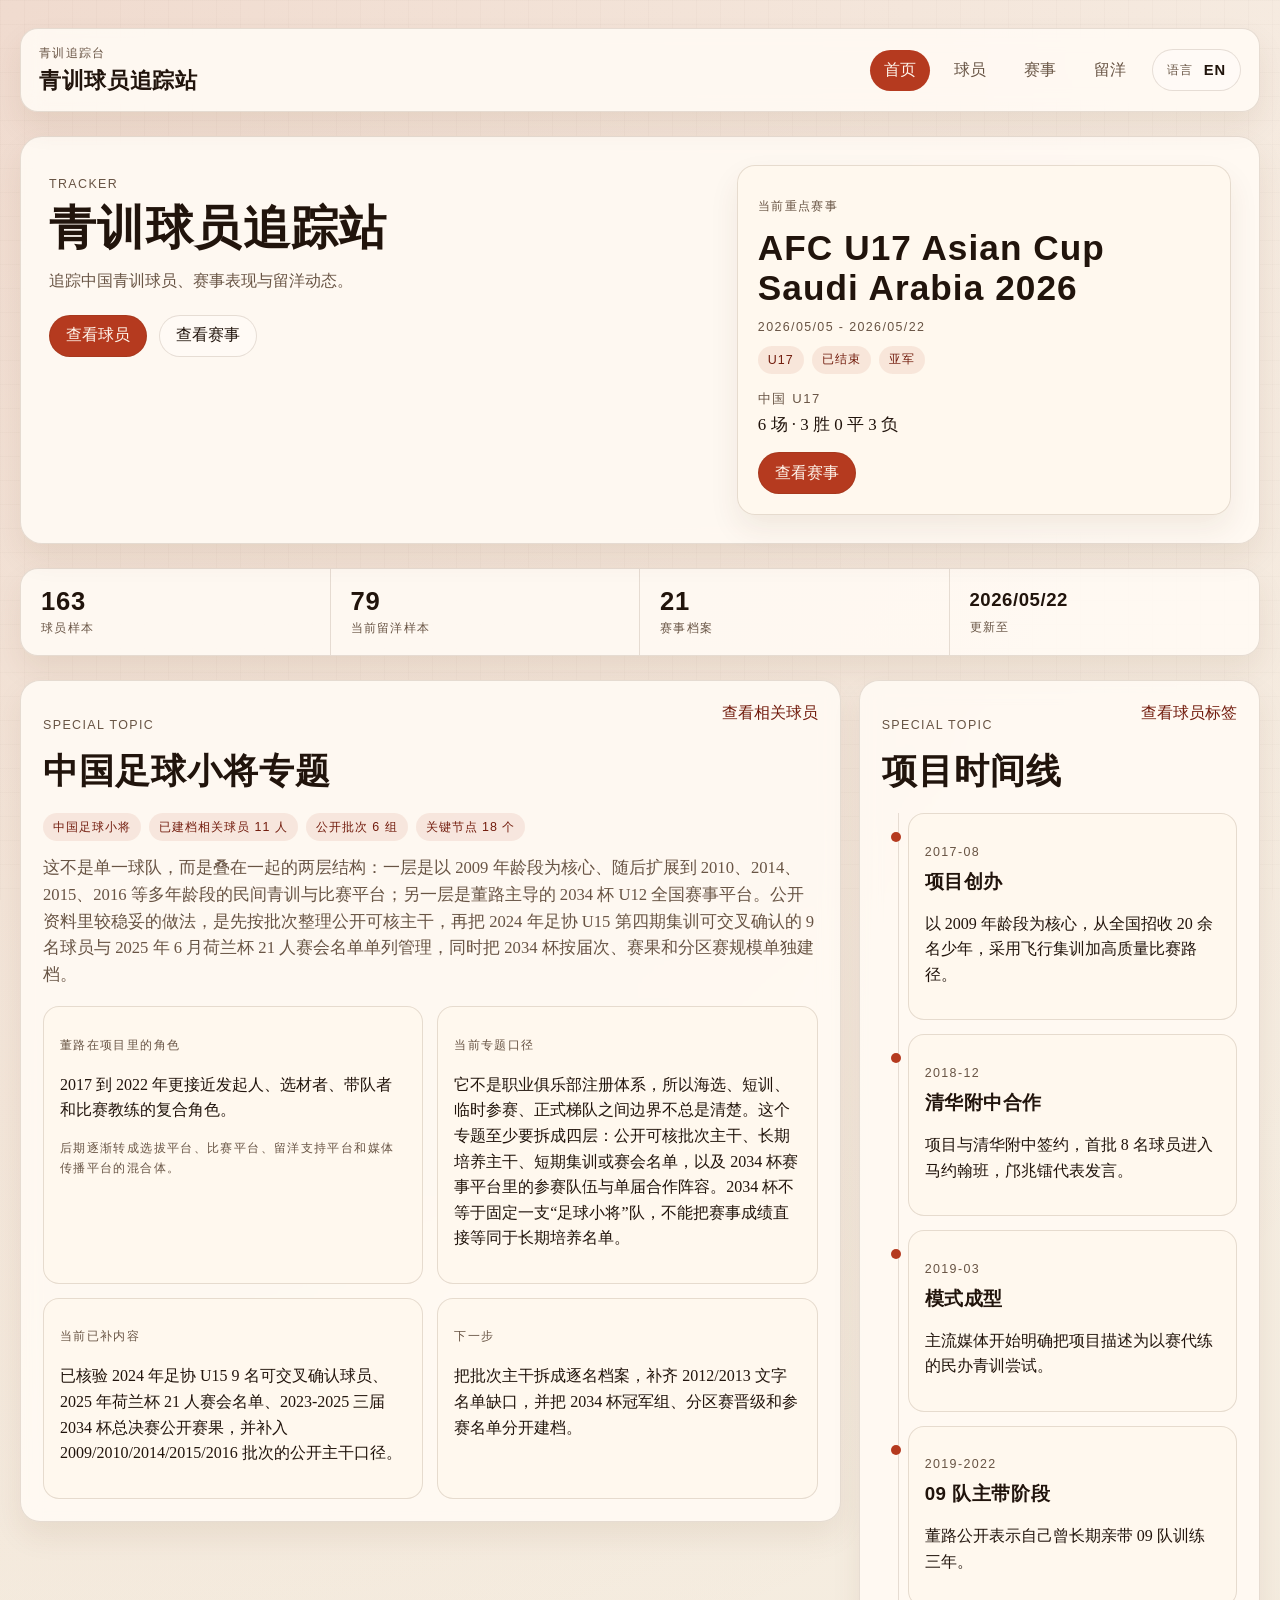
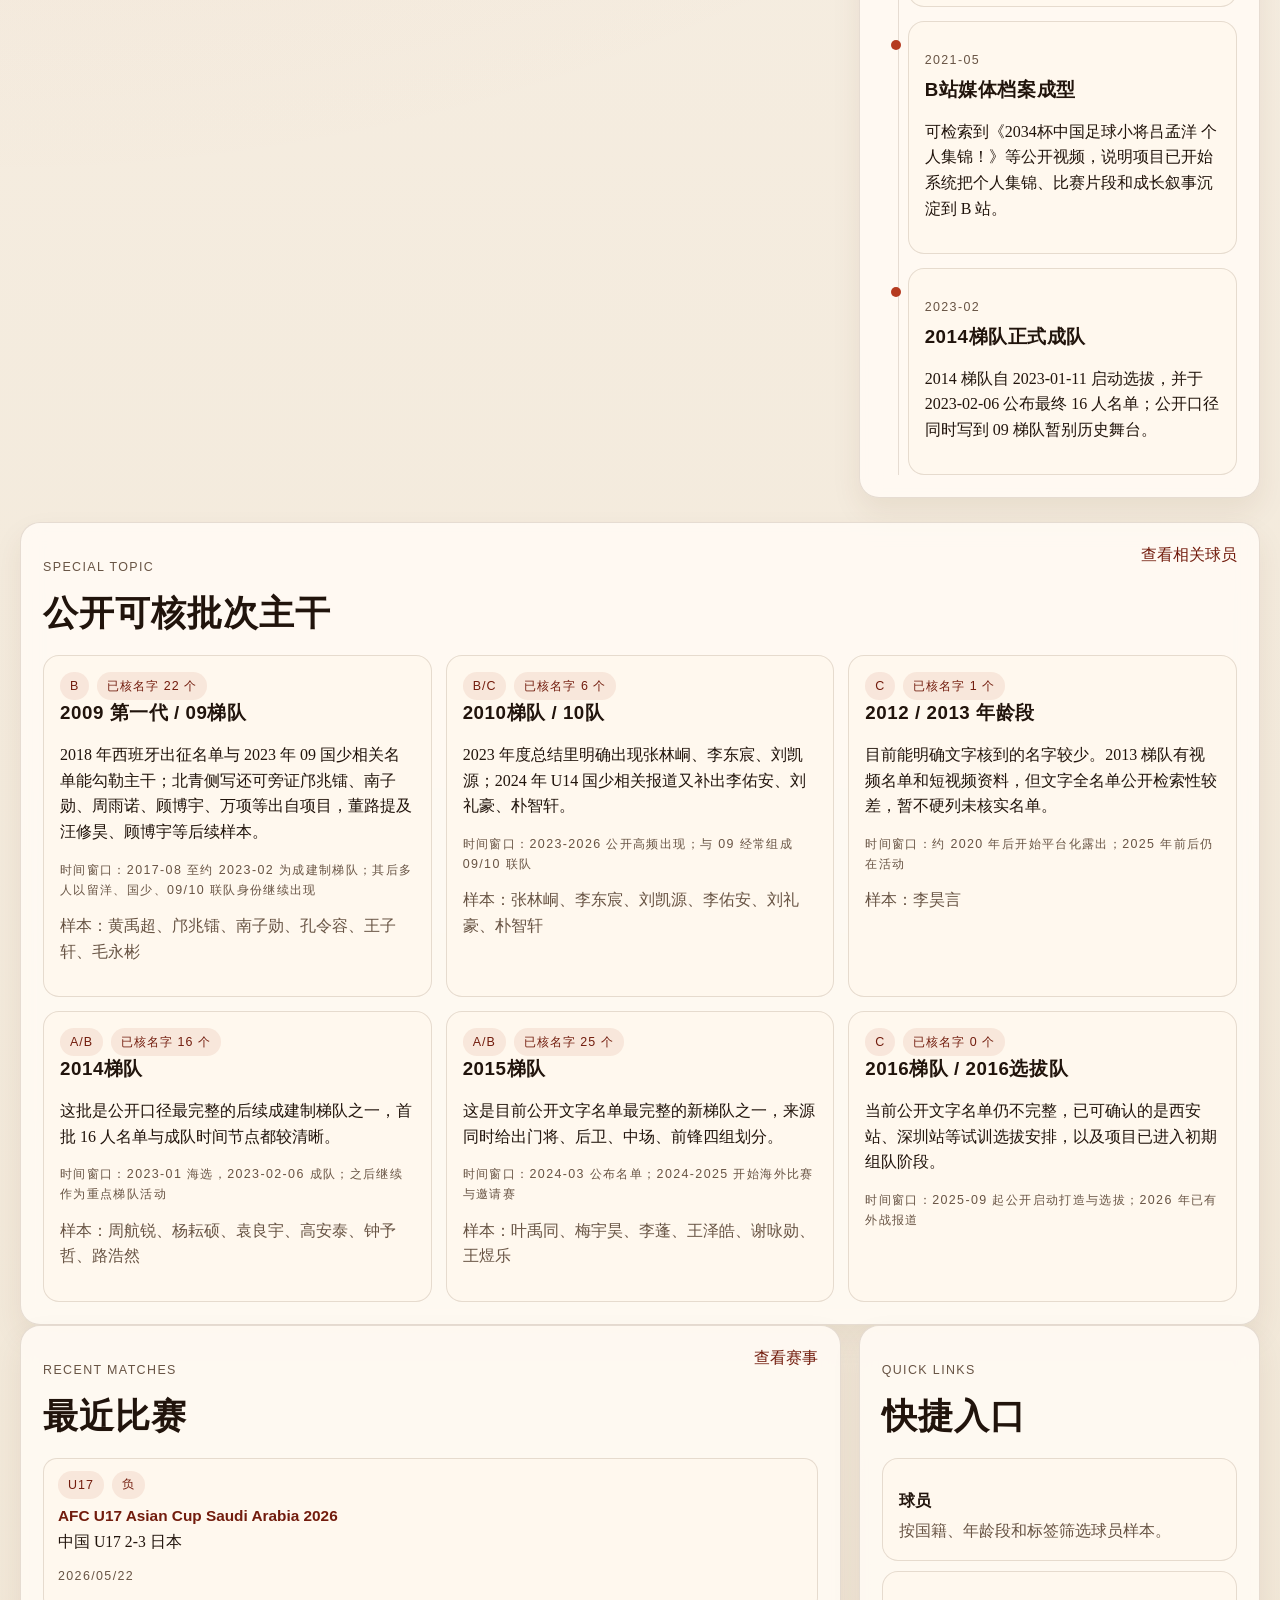
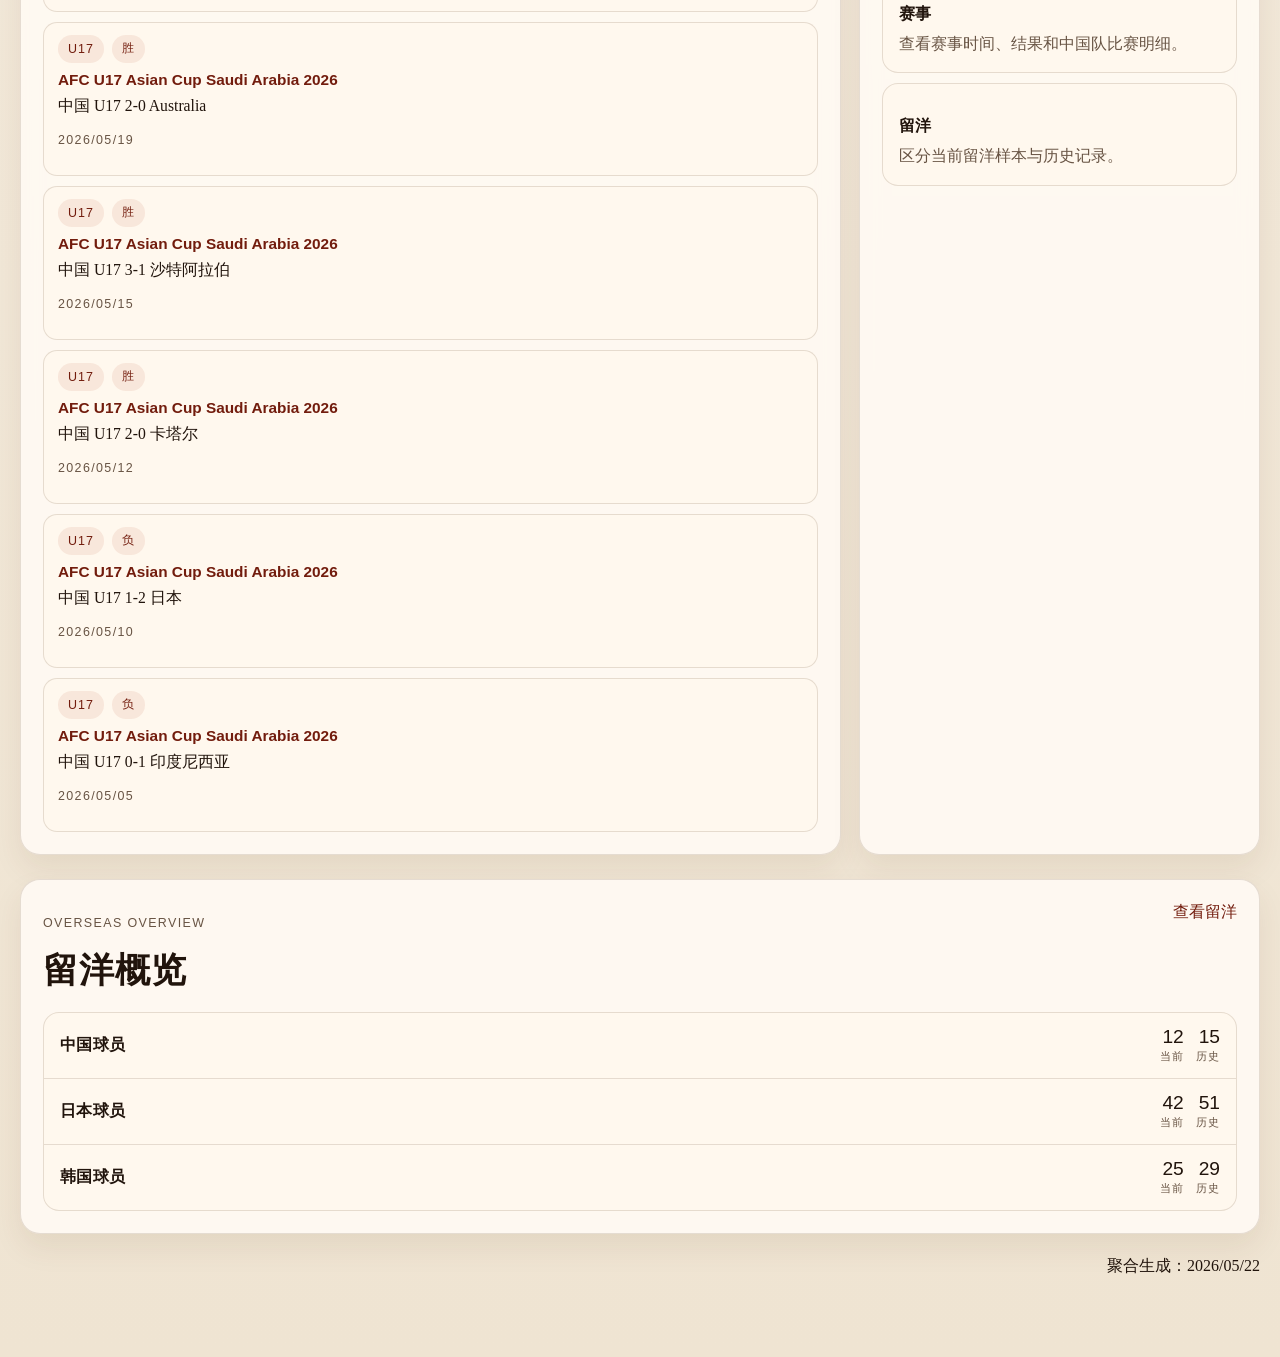
==== index.html @ e469b652 "Add U17 final lineups and reorder match display" ====
<!doctype html>
<html lang="zh-CN">
  <head>
    <meta charset="UTF-8" />
    <meta name="viewport" content="width=device-width, initial-scale=1.0" />
    <title>青训球员追踪站</title>
    <meta
      name="description"
      content="聚焦中国青训、亚洲青年赛事与中日韩留洋样本的静态数据站。"
    />
    <link rel="stylesheet" href="./assets/styles.css?v=20260523-tournament-match-order" />
  </head>
  <body data-page="home">
    <div class="site-shell">
      <header class="site-header">
        <a class="brand" href="./index.html">
          <span class="brand-kicker" data-i18n="site.kicker">青训追踪台</span>
          <strong data-i18n="site.brand">青训球员追踪站</strong>
        </a>
        <div class="header-actions">
          <nav class="site-nav" aria-label="主导航" data-i18n-aria-label="nav.aria">
            <a data-nav="home" data-i18n="nav.home" href="./index.html">首页</a>
            <a data-nav="players" data-i18n="nav.players" href="./players.html">球员</a>
            <a data-nav="tournaments" data-i18n="nav.tournaments" href="./tournaments.html">赛事</a>
            <a data-nav="overseas" data-i18n="nav.overseas" href="./overseas.html">留洋</a>
          </nav>
          <button id="languageToggleButton" class="header-control" type="button" aria-label="切换语言">
            <span class="header-control-caption" data-i18n="header.language">语言</span>
            <strong id="languageToggleValue">EN</strong>
          </button>
        </div>
      </header>

      <main>
        <section class="page-hero home-hero">
          <div class="hero-copy">
            <p class="eyebrow" data-i18n="home.hero.eyebrow">Tracker</p>
            <h1 data-i18n="home.hero.title">青训球员追踪站</h1>
            <p class="hero-text" data-i18n="home.hero.text">
              追踪中国青训球员、赛事表现与留洋动态。
            </p>
            <div class="hero-actions">
              <a class="primary-link" data-i18n="home.hero.ctaPlayers" href="./players.html">查看球员</a>
              <a class="secondary-link" data-i18n="home.hero.ctaTournaments" href="./tournaments.html">查看赛事</a>
            </div>
          </div>
          <aside class="hero-spotlight home-focus-card" id="homeNextEventHero">
            <p class="eyebrow" data-i18n="home.nextEvent.eyebrow">Focus Event</p>
            <div class="empty-inline" data-i18n="common.loading">加载中</div>
          </aside>
        </section>

        <section class="overview-bar" aria-label="数据概览" data-i18n-aria-label="home.stats.aria">
          <div class="overview-item">
            <strong id="homePlayerCount" class="overview-value">-</strong>
            <span class="overview-label" data-i18n="home.stats.players">球员样本</span>
          </div>
          <div class="overview-item">
            <strong id="homeOverseasCount" class="overview-value">-</strong>
            <span class="overview-label" data-i18n="home.stats.overseas">留洋样本</span>
          </div>
          <div class="overview-item">
            <strong id="homeArchiveCount" class="overview-value">-</strong>
            <span class="overview-label" data-i18n="home.stats.archive">赛事档案</span>
          </div>
          <div class="overview-item">
            <strong id="homeUpdatedDate" class="overview-value overview-value-small">-</strong>
            <span class="overview-label" data-i18n="home.stats.updated">更新至</span>
          </div>
        </section>

        <section class="dashboard-grid home-topic-grid">
          <article class="content-panel panel-span-2" id="homeFeatureTopic">
            <div class="empty-inline" data-i18n="common.loading">加载中</div>
          </article>
          <article class="content-panel" id="homeFeatureTopicTimeline">
            <div class="empty-inline" data-i18n="common.loading">加载中</div>
          </article>
        </section>

        <section class="content-panel home-topic-batches" id="homeFootballBoysBatches">
          <div class="empty-inline" data-i18n="common.loading">加载中</div>
        </section>

        <section class="dashboard-grid home-primary-grid">
          <article class="content-panel panel-span-2">
            <div class="section-head">
              <div>
                <p class="eyebrow" data-i18n="home.recentMatches.eyebrow">Recent Matches</p>
                <h2 data-i18n="home.recentMatches.title">最近比赛</h2>
              </div>
              <a class="inline-link" data-i18n="home.recentMatches.link" href="./tournaments.html">查看赛事</a>
            </div>
            <div id="homeRecentMatches" class="match-list"></div>
          </article>

          <article class="content-panel">
            <div class="section-head">
              <div>
                <p class="eyebrow" data-i18n="home.quickLinks.eyebrow">Quick Links</p>
                <h2 data-i18n="home.quickLinks.title">快捷入口</h2>
              </div>
            </div>
            <div class="quick-link-list">
              <a class="quick-link-card" href="./players.html">
                <h3 data-i18n="home.quickLinks.playersTitle">球员</h3>
                <p data-i18n="home.quickLinks.playersText">按国籍、年龄段和标签筛选球员样本。</p>
              </a>
              <a class="quick-link-card" href="./tournaments.html">
                <h3 data-i18n="home.quickLinks.tournamentsTitle">赛事</h3>
                <p data-i18n="home.quickLinks.tournamentsText">查看赛事时间、结果和中国队比赛明细。</p>
              </a>
              <a class="quick-link-card" href="./overseas.html">
                <h3 data-i18n="home.quickLinks.overseasTitle">留洋</h3>
                <p data-i18n="home.quickLinks.overseasText">区分当前留洋样本与历史记录。</p>
              </a>
            </div>
          </article>
        </section>

        <section class="content-panel home-summary-panel">
          <div class="section-head">
            <div>
              <p class="eyebrow" data-i18n="home.overseasSummary.eyebrow">按球员国籍</p>
              <h2 data-i18n="home.overseasSummary.title">留洋样本分布</h2>
            </div>
            <a class="inline-link" data-i18n="home.overseasSummary.link" href="./overseas.html">查看留洋</a>
          </div>
          <div id="homeOverseasSummary" class="summary-list"></div>
        </section>
      </main>

      <footer class="site-footer">
        <p id="globalUpdatedLabel" data-i18n="common.loadingData">数据载入中</p>
      </footer>
    </div>

    <script type="module" src="./assets/app.js?v=20260523-tournament-match-order"></script>
  </body>
</html>
---- assets/styles.css ----
:root {
  --bg: #f4ecdf;
  --bg-strong: #ecddc5;
  --surface: rgba(255, 250, 243, 0.92);
  --surface-strong: rgba(255, 248, 238, 0.98);
  --surface-accent: linear-gradient(150deg, rgba(181, 58, 31, 0.96), rgba(115, 28, 13, 0.94));
  --line: rgba(82, 46, 15, 0.14);
  --text: #21140c;
  --muted: #685444;
  --accent: #b53a1f;
  --accent-deep: #721c0d;
  --accent-soft: rgba(181, 58, 31, 0.1);
  --field: rgba(255, 255, 255, 0.88);
  --shadow: 0 14px 30px rgba(86, 50, 19, 0.08);
  --radius-xl: 20px;
  --radius-lg: 18px;
  --radius-md: 14px;
  --radius-sm: 10px;
}

* {
  box-sizing: border-box;
}

[hidden] {
  display: none !important;
}

html {
  background:
    radial-gradient(circle at top left, rgba(181, 58, 31, 0.12), transparent 38%),
    linear-gradient(180deg, #f8f1e7 0%, #efe4d2 100%);
}

body {
  margin: 0;
  min-height: 100vh;
  color: var(--text);
  font-family: "Iowan Old Style", "Palatino Linotype", "Book Antiqua", serif;
}

body::before {
  content: "";
  position: fixed;
  inset: 0;
  pointer-events: none;
  background-image:
    linear-gradient(rgba(33, 20, 12, 0.015) 1px, transparent 1px),
    linear-gradient(90deg, rgba(33, 20, 12, 0.015) 1px, transparent 1px);
  background-size: 24px 24px;
}

a {
  color: inherit;
}

.site-shell {
  position: relative;
  max-width: 1360px;
  margin: 0 auto;
  padding: 28px 20px 64px;
}

.site-header,
.page-hero,
.content-panel,
.stat-card,
.hero-spotlight,
.mini-stat-card {
  border: 1px solid var(--line);
  background: var(--surface);
  box-shadow: var(--shadow);
  backdrop-filter: blur(10px);
}

.site-header {
  position: sticky;
  top: 16px;
  z-index: 10;
  display: flex;
  align-items: center;
  justify-content: space-between;
  gap: 18px;
  padding: 16px 18px;
  border-radius: 18px;
  margin-bottom: 24px;
}

.brand {
  display: grid;
  gap: 4px;
  text-decoration: none;
}

.brand strong {
  font-family: "Avenir Next Condensed", "DIN Alternate", "Franklin Gothic Medium",
    "Arial Narrow", sans-serif;
  font-size: 1.35rem;
  letter-spacing: 0.03em;
}

.brand-kicker,
.eyebrow,
.stat-label,
.section-note,
.timeline-label,
.filter-item span,
.hero-side-note,
.small-note,
.breadcrumb {
  font-family: "Avenir Next Condensed", "DIN Alternate", "Franklin Gothic Medium",
    "Arial Narrow", sans-serif;
  letter-spacing: 0.11em;
  text-transform: uppercase;
  font-size: 0.78rem;
  color: var(--muted);
}

.site-nav {
  display: flex;
  flex-wrap: wrap;
  gap: 10px;
}

.header-actions {
  display: flex;
  align-items: center;
  justify-content: flex-end;
  gap: 12px;
  flex-wrap: wrap;
}

.site-nav a {
  padding: 10px 14px;
  border-radius: 999px;
  text-decoration: none;
  color: var(--muted);
  transition: 140ms ease;
}

.site-nav a:hover,
.site-nav a.is-active {
  color: #fff6ec;
  background: var(--accent);
}

.header-control {
  display: inline-flex;
  align-items: center;
  gap: 10px;
  min-height: 42px;
  padding: 0 14px;
  border-radius: 999px;
  border: 1px solid var(--line);
  background: rgba(255, 255, 255, 0.3);
  color: var(--text);
  cursor: pointer;
  transition: 140ms ease;
}

.header-control:hover {
  background: rgba(181, 58, 31, 0.08);
}

.header-control-caption,
.header-control strong {
  font-family: "Avenir Next Condensed", "DIN Alternate", "Franklin Gothic Medium",
    "Arial Narrow", sans-serif;
}

.header-control-caption {
  letter-spacing: 0.11em;
  text-transform: uppercase;
  font-size: 0.76rem;
  color: var(--muted);
}

.header-control strong {
  letter-spacing: 0.06em;
  font-size: 0.92rem;
}

.page-hero {
  display: grid;
  grid-template-columns: 1.22fr 0.9fr;
  gap: 18px;
  padding: 28px;
  border-radius: 22px;
  margin-bottom: 24px;
}

.hero-tight {
  align-items: start;
}

.hero-copy,
.hero-spotlight {
  min-width: 0;
}

.hero-copy h1,
.hero-spotlight h2,
.content-panel h2,
.story-card h3,
.stack-card h3,
.player-card h3,
.timeline-item h3,
.archive-card h3 {
  margin: 0;
  font-family: "Avenir Next Condensed", "DIN Alternate", "Franklin Gothic Medium",
    "Arial Narrow", sans-serif;
  letter-spacing: 0.03em;
}

.hero-copy h1 {
  margin-top: 12px;
  font-size: clamp(2.35rem, 4.3vw, 2.95rem);
  line-height: 1.02;
}

.content-panel h2,
.hero-spotlight h2 {
  font-size: clamp(1.45rem, 3vw, 2.2rem);
}

.hero-text {
  max-width: 62ch;
  margin: 16px 0 0;
  line-height: 1.68;
  color: var(--muted);
  font-size: 1rem;
}

.hero-spotlight {
  border-radius: 18px;
  padding: 20px;
}

.panel-accent,
.hero-spotlight.panel-accent {
  background: var(--surface-accent);
  color: #fff3e8;
}

.panel-accent .eyebrow,
.panel-accent .hero-side-note,
.panel-accent .small-note {
  color: rgba(255, 243, 232, 0.78);
}

.hero-side-note {
  margin-top: 12px;
}

.hero-filter-stack {
  display: grid;
  gap: 12px;
  margin-top: 18px;
}

.hero-filter-item {
  max-width: 240px;
}

.hero-filter-note {
  margin-top: 0;
}

.hero-actions {
  display: flex;
  flex-wrap: wrap;
  gap: 12px;
  margin-top: 20px;
}

.primary-link,
.secondary-link,
.inline-link,
.pill-link,
.switch-button,
.tab-button {
  font-family: "Avenir Next Condensed", "DIN Alternate", "Franklin Gothic Medium",
    "Arial Narrow", sans-serif;
}

.primary-link,
.secondary-link,
.switch-button,
.tab-button {
  display: inline-flex;
  align-items: center;
  justify-content: center;
  min-height: 42px;
  padding: 0 16px;
  border-radius: 999px;
  border: 1px solid var(--line);
  text-decoration: none;
  cursor: pointer;
  transition: 140ms ease;
}

.primary-link {
  color: #fff6ec;
  background: var(--accent);
}

.primary-link:hover,
.switch-button.is-active,
.tab-button.is-active {
  background: var(--accent-deep);
  color: #fff6ec;
}

.primary-link-inline {
  width: fit-content;
  margin-top: 14px;
}

.secondary-link,
.switch-button,
.tab-button {
  background: rgba(255, 255, 255, 0.3);
  color: var(--text);
}

.secondary-link:hover,
.switch-button:hover,
.tab-button:hover {
  background: rgba(181, 58, 31, 0.08);
}

.inline-link {
  color: var(--accent-deep);
  text-decoration: none;
}

.inline-link:hover {
  text-decoration: underline;
}

.stats-row,
.summary-grid {
  display: grid;
  grid-template-columns: repeat(4, minmax(0, 1fr));
  gap: 18px;
  margin-bottom: 24px;
}

.overview-bar {
  display: grid;
  grid-template-columns: repeat(4, minmax(0, 1fr));
  margin-bottom: 24px;
  border: 1px solid var(--line);
  border-radius: var(--radius-lg);
  background: var(--surface);
  box-shadow: var(--shadow);
  overflow: hidden;
}

.overview-item {
  display: grid;
  gap: 6px;
  padding: 18px 20px;
  min-width: 0;
  border-right: 1px solid var(--line);
}

.overview-item:last-child {
  border-right: none;
}

.overview-value,
.overview-label {
  font-family: "Avenir Next Condensed", "DIN Alternate", "Franklin Gothic Medium",
    "Arial Narrow", sans-serif;
}

.overview-value {
  font-size: clamp(1.45rem, 2vw, 1.8rem);
  line-height: 1.1;
  letter-spacing: 0.03em;
}

.overview-value-small {
  font-size: 1.16rem;
  line-height: 1.35;
}

.overview-label {
  letter-spacing: 0.11em;
  text-transform: uppercase;
  font-size: 0.74rem;
  color: var(--muted);
}

.stat-card,
.mini-stat-card {
  border-radius: var(--radius-lg);
  padding: 22px;
}

.stat-value {
  margin: 10px 0 0;
  font-family: "Avenir Next Condensed", "DIN Alternate", "Franklin Gothic Medium",
    "Arial Narrow", sans-serif;
  font-size: clamp(2rem, 4vw, 3.2rem);
  line-height: 1;
}

.stat-value-small {
  font-size: 1.24rem;
  line-height: 1.35;
}

.dashboard-grid {
  display: grid;
  grid-template-columns: repeat(3, minmax(0, 1fr));
  gap: 18px;
  margin-bottom: 24px;
}

.panel-span-2 {
  grid-column: span 2;
}

.content-panel {
  border-radius: var(--radius-xl);
  padding: 22px;
}

.section-head,
.compact-head {
  display: flex;
  align-items: flex-start;
  justify-content: space-between;
  gap: 14px;
  margin-bottom: 18px;
}

.content-panel p,
.content-panel li,
.story-card p,
.stack-card p,
.archive-card p,
.player-card p,
.timeline-item p,
th,
td {
  line-height: 1.6;
}

.story-grid,
.stack-list,
.player-card-grid,
.archive-grid,
.timeline-list {
  display: grid;
  gap: 14px;
}

.story-grid {
  grid-template-columns: repeat(2, minmax(0, 1fr));
}

.compact-grid {
  grid-template-columns: repeat(2, minmax(0, 1fr));
}

.player-card-grid {
  grid-template-columns: repeat(3, minmax(0, 1fr));
}

.summary-grid {
  grid-template-columns: repeat(3, minmax(0, 1fr));
}

.story-card,
.stack-card,
.archive-card,
.player-card,
.timeline-item {
  border: 1px solid var(--line);
  border-radius: 16px;
  padding: 16px;
  background: var(--surface-strong);
}

.player-card {
  display: flex;
  flex-direction: column;
}

.player-card-compact {
  min-height: 0;
}

.home-focus-card {
  background: var(--surface-strong);
}

.home-focus-card .hero-side-note {
  margin-bottom: 12px;
}

.focus-team-label {
  margin: 16px 0 4px;
  font-family: "Avenir Next Condensed", "DIN Alternate", "Franklin Gothic Medium",
    "Arial Narrow", sans-serif;
  font-size: 0.82rem;
  letter-spacing: 0.12em;
  text-transform: uppercase;
  color: var(--muted);
}

.focus-team-record {
  margin: 0;
  font-size: 1.06rem;
  line-height: 1.55;
}

.match-list,
.quick-link-list,
.summary-list {
  display: grid;
  gap: 10px;
}

.match-row {
  border: 1px solid var(--line);
  border-radius: 14px;
  padding: 12px 14px;
  background: var(--surface-strong);
}

.match-row h3 {
  margin: 8px 0 4px;
  font-size: 0.96rem;
}

.match-row-score {
  margin: 0;
  font-size: 0.98rem;
  line-height: 1.35;
}

.quick-link-card {
  display: block;
  border: 1px solid var(--line);
  border-radius: 16px;
  padding: 16px;
  background: var(--surface-strong);
  text-decoration: none;
  transition: 140ms ease;
}

.quick-link-card:hover {
  border-color: rgba(181, 58, 31, 0.28);
  background: rgba(255, 251, 247, 0.98);
}

.quick-link-card h3 {
  margin-bottom: 6px;
  font-size: 1rem;
}

.quick-link-card p {
  margin: 0;
  color: var(--muted);
}

.summary-list {
  gap: 0;
  border: 1px solid var(--line);
  border-radius: 16px;
  overflow: hidden;
  background: var(--surface-strong);
}

.home-topic-grid {
  align-items: start;
}

.topic-lead {
  margin: 14px 0 18px;
  font-size: 1.04rem;
  line-height: 1.72;
  color: var(--muted);
}

.topic-card-grid,
.topic-batch-grid {
  display: grid;
  gap: 14px;
}

.topic-card-grid {
  grid-template-columns: repeat(2, minmax(0, 1fr));
}

.topic-batch-grid {
  grid-template-columns: repeat(3, minmax(0, 1fr));
}

.topic-batch-card h3 {
  margin-bottom: 6px;
}

.topic-batch-meta {
  margin-top: 10px;
  color: var(--muted);
}

.special-list-group + .special-list-group {
  margin-top: 14px;
  padding-top: 14px;
  border-top: 1px solid var(--line);
}

.summary-row {
  display: grid;
  grid-template-columns: minmax(0, 1.3fr) auto auto;
  align-items: center;
  gap: 12px;
  padding: 14px 16px;
  border-top: 1px solid var(--line);
}

.summary-row:first-child {
  border-top: none;
}

.summary-row strong {
  font-family: "Avenir Next Condensed", "DIN Alternate", "Franklin Gothic Medium",
    "Arial Narrow", sans-serif;
  letter-spacing: 0.03em;
  font-size: 1rem;
}

.summary-stat {
  display: grid;
  justify-items: end;
  gap: 3px;
}

.summary-stat-value {
  font-family: "Avenir Next Condensed", "DIN Alternate", "Franklin Gothic Medium",
    "Arial Narrow", sans-serif;
  font-size: 1.2rem;
  line-height: 1;
}

.summary-stat-label {
  font-family: "Avenir Next Condensed", "DIN Alternate", "Franklin Gothic Medium",
    "Arial Narrow", sans-serif;
  letter-spacing: 0.1em;
  text-transform: uppercase;
  font-size: 0.7rem;
  color: var(--muted);
}

.chip-row,
.pill-row,
.view-switch,
.tab-row {
  display: flex;
  flex-wrap: wrap;
  gap: 8px;
}

.chip {
  display: inline-flex;
  align-items: center;
  min-height: 28px;
  padding: 0 10px;
  border-radius: 999px;
  background: rgba(181, 58, 31, 0.09);
  color: var(--accent-deep);
  font-family: "Avenir Next Condensed", "DIN Alternate", "Franklin Gothic Medium",
    "Arial Narrow", sans-serif;
  font-size: 0.78rem;
  letter-spacing: 0.08em;
  text-transform: uppercase;
}

.accent-chip {
  background: rgba(114, 28, 13, 0.12);
}

.muted-chip {
  color: var(--muted);
  background: rgba(104, 84, 68, 0.12);
}

.pill-link {
  display: inline-flex;
  align-items: center;
  min-height: 32px;
  padding: 0 12px;
  border-radius: 999px;
  text-decoration: none;
  border: 1px solid var(--line);
  color: var(--accent-deep);
}

.pill-link:hover {
  background: rgba(181, 58, 31, 0.08);
}

.filter-bar {
  display: grid;
  grid-template-columns: repeat(auto-fit, minmax(180px, 1fr));
  gap: 14px;
  margin-bottom: 20px;
}

.filter-item {
  display: grid;
  gap: 8px;
}

.filter-action-item {
  align-content: end;
}

.filter-item input,
.filter-item select {
  width: 100%;
  min-height: 44px;
  padding: 0 14px;
  border-radius: 14px;
  border: 1px solid var(--line);
  background: var(--field);
  color: var(--text);
  font: inherit;
}

.filter-action-item .switch-button {
  width: 100%;
}

.table-shell {
  overflow-x: auto;
  border: 1px solid var(--line);
  border-radius: 18px;
  background: var(--surface-strong);
}

table {
  width: 100%;
  border-collapse: collapse;
}

th,
td {
  padding: 14px 16px;
  border-bottom: 1px solid var(--line);
  text-align: left;
}

th {
  font-family: "Avenir Next Condensed", "DIN Alternate", "Franklin Gothic Medium",
    "Arial Narrow", sans-serif;
  letter-spacing: 0.08em;
  text-transform: uppercase;
  font-size: 0.76rem;
  color: var(--muted);
}

tbody tr:last-child td {
  border-bottom: none;
}

.archive-match-list {
  display: grid;
  gap: 10px;
  margin: 14px 0;
}

.archive-match {
  padding-top: 10px;
  border-top: 1px solid var(--line);
}

.archive-match:first-child {
  border-top: none;
  padding-top: 0;
}

.archive-lineup-toggle {
  margin-top: 12px;
  border: 1px solid var(--line);
  border-radius: 14px;
  background: rgba(255, 255, 255, 0.42);
  overflow: hidden;
}

.archive-lineup-toggle summary {
  cursor: pointer;
  padding: 10px 14px;
  font-family: "Avenir Next Condensed", "DIN Alternate", "Franklin Gothic Medium",
    "Arial Narrow", sans-serif;
  letter-spacing: 0.06em;
  text-transform: uppercase;
  font-size: 0.78rem;
  color: var(--muted);
}

.archive-lineup-toggle[open] summary {
  border-bottom: 1px solid var(--line);
}

.archive-lineup {
  padding: 12px 14px 14px;
}

.archive-lineup .mini-bullet-list:first-of-type {
  margin-top: 6px;
}

.lineup-entry-meta {
  color: var(--muted);
  font-size: 0.88rem;
}

.mini-bullet-list {
  margin: 8px 0 0;
  padding-left: 18px;
}

.timeline-list {
  position: relative;
}

.timeline-list::before {
  content: "";
  position: absolute;
  left: 16px;
  top: 0;
  bottom: 0;
  width: 1px;
  background: var(--line);
}

.timeline-item {
  position: relative;
  margin-left: 26px;
}

.timeline-item::before {
  content: "";
  position: absolute;
  left: -18px;
  top: 18px;
  width: 10px;
  height: 10px;
  border-radius: 50%;
  background: var(--accent);
}

.timeline-label {
  margin-bottom: 6px;
}

.empty-state,
.empty-inline,
.error-box {
  border: 1px dashed var(--line);
  border-radius: 16px;
  padding: 18px;
  color: var(--muted);
  background: rgba(255, 255, 255, 0.26);
}

.error-box strong {
  display: block;
  color: var(--accent-deep);
  margin-bottom: 8px;
}

.breadcrumb {
  display: flex;
  gap: 8px;
  align-items: center;
  margin: 4px 0 16px;
}

.breadcrumb a {
  text-decoration: none;
}

.breadcrumb a:hover {
  text-decoration: underline;
}

.detail-stats {
  margin-top: -2px;
  display: grid;
  grid-template-columns: repeat(2, minmax(0, 1fr));
  gap: 18px;
  margin-bottom: 24px;
}

.info-card h3 {
  margin: 6px 0 14px;
  font-size: 1.15rem;
}

.info-list,
.status-list {
  margin: 0;
  padding: 0;
}

.info-row,
.status-row {
  display: grid;
  gap: 6px;
  padding: 10px 0;
  border-top: 1px solid var(--line);
}

.info-row:first-child,
.status-row:first-child {
  border-top: none;
  padding-top: 0;
}

.info-row:last-child,
.status-row:last-child {
  padding-bottom: 0;
}

.info-row dt,
.status-row dt {
  font-family: "Avenir Next Condensed", "DIN Alternate", "Franklin Gothic Medium",
    "Arial Narrow", sans-serif;
  letter-spacing: 0.08em;
  text-transform: uppercase;
  font-size: 0.76rem;
  color: var(--muted);
}

.info-row dd,
.status-row dd {
  margin: 0;
  line-height: 1.6;
}

.status-spotlight h2 {
  margin-bottom: 14px;
}

.detail-action-row {
  margin-top: 18px;
}

.site-footer {
  padding-top: 6px;
  text-align: right;
}

@media (max-width: 1120px) {
  .page-hero,
  .dashboard-grid,
  .story-grid,
  .player-card-grid,
  .summary-grid,
  .stats-row,
  .detail-stats,
  .filter-bar {
    grid-template-columns: repeat(2, minmax(0, 1fr));
  }

  .overview-bar {
    grid-template-columns: repeat(2, minmax(0, 1fr));
  }

  .overview-item:nth-child(2) {
    border-right: none;
  }

  .overview-item:nth-child(n + 3) {
    border-top: 1px solid var(--line);
  }

  .panel-span-2 {
    grid-column: span 2;
  }

  .compact-grid {
    grid-template-columns: repeat(2, minmax(0, 1fr));
  }

  .topic-batch-grid {
    grid-template-columns: repeat(2, minmax(0, 1fr));
  }
}

@media (max-width: 760px) {
  .site-shell {
    padding: 18px 14px 48px;
  }

  .site-header,
  .page-hero,
  .dashboard-grid,
  .story-grid,
  .player-card-grid,
  .summary-grid,
  .stats-row,
  .detail-stats,
  .filter-bar {
    grid-template-columns: 1fr;
  }

  .overview-bar {
    grid-template-columns: 1fr;
  }

  .overview-item {
    border-right: none;
    border-top: 1px solid var(--line);
  }

  .overview-item:first-child {
    border-top: none;
  }

  .site-header,
  .header-actions,
  .section-head,
  .compact-head {
    flex-direction: column;
    align-items: stretch;
  }

  .page-hero {
    padding: 22px;
  }

  .hero-copy h1 {
    font-size: clamp(2.4rem, 11vw, 3rem);
  }

  .panel-span-2 {
    grid-column: span 1;
  }

  .content-panel {
    padding: 20px;
  }

  .table-shell {
    border-radius: 14px;
  }

  th,
  td {
    padding: 12px;
  }

  .summary-row {
    grid-template-columns: 1fr;
    justify-items: start;
  }

  .topic-card-grid,
  .topic-batch-grid {
    grid-template-columns: 1fr;
  }

  .summary-stat {
    justify-items: start;
  }
}
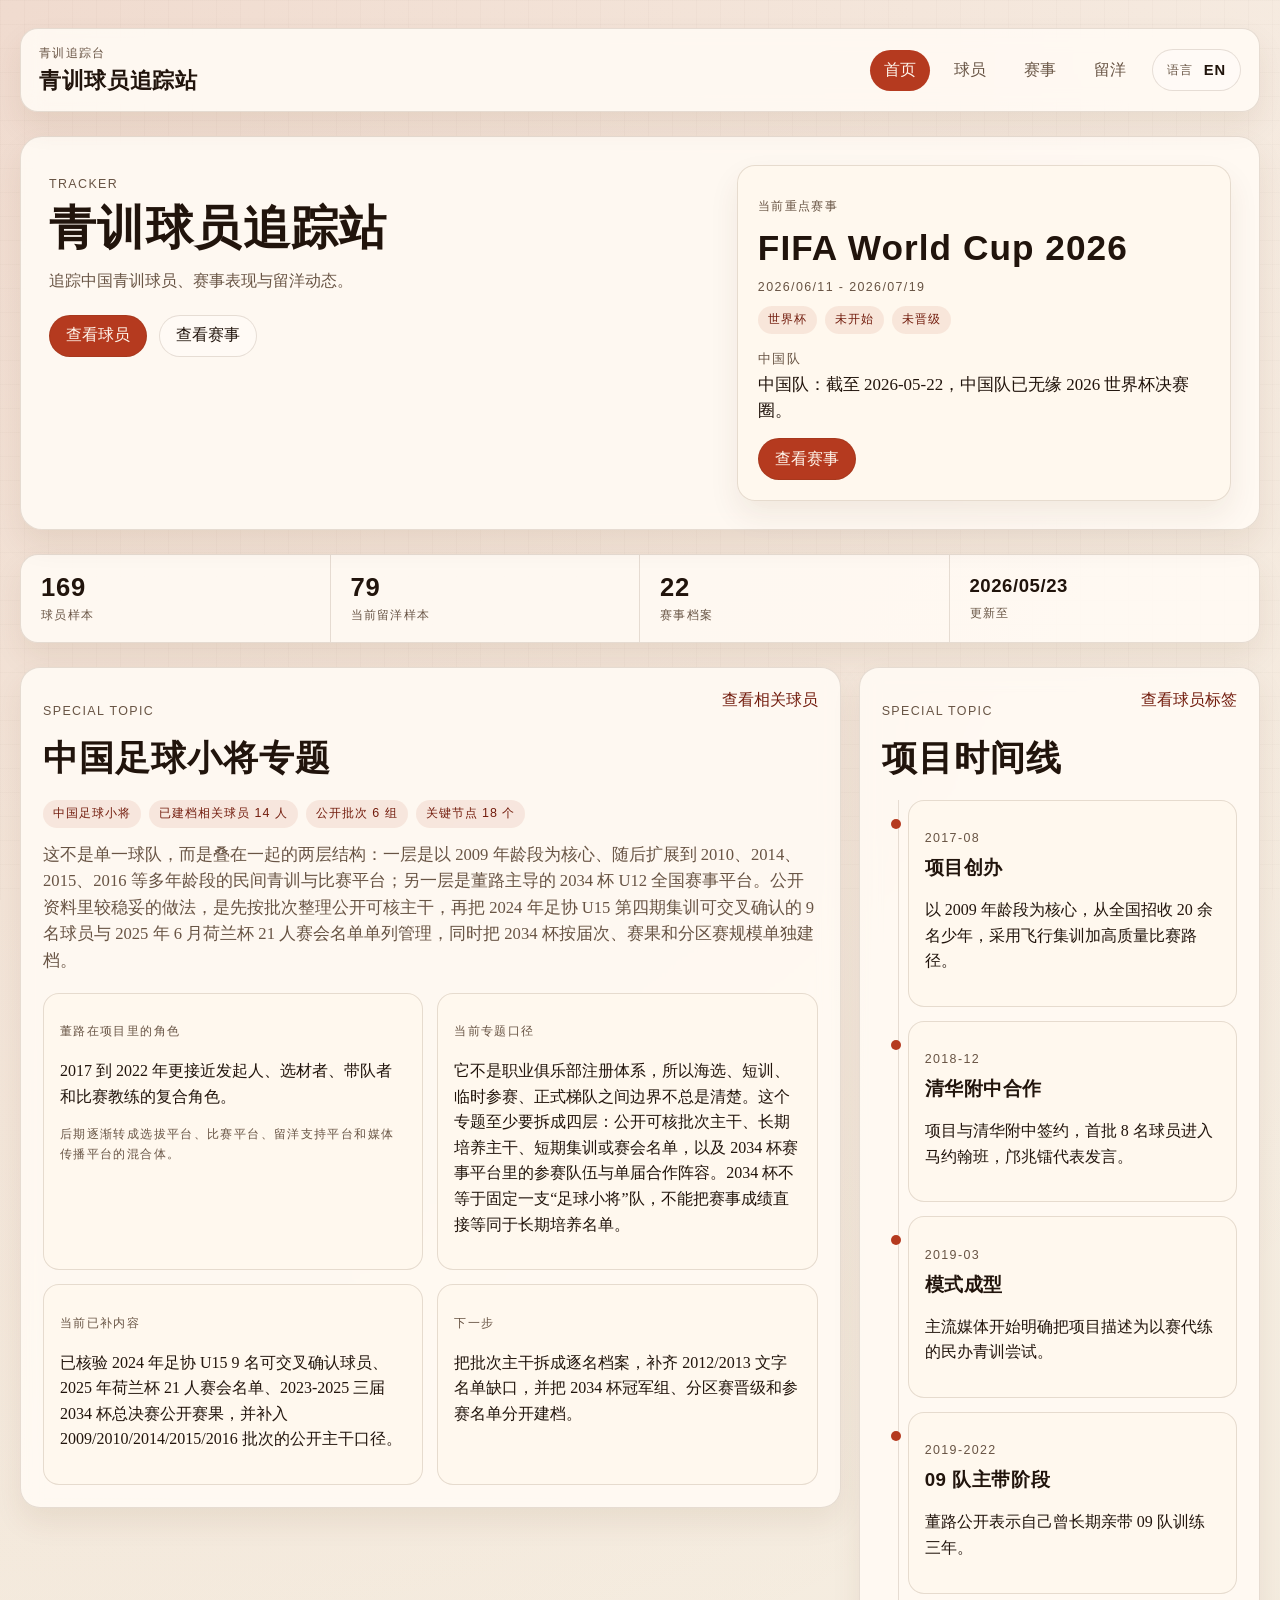
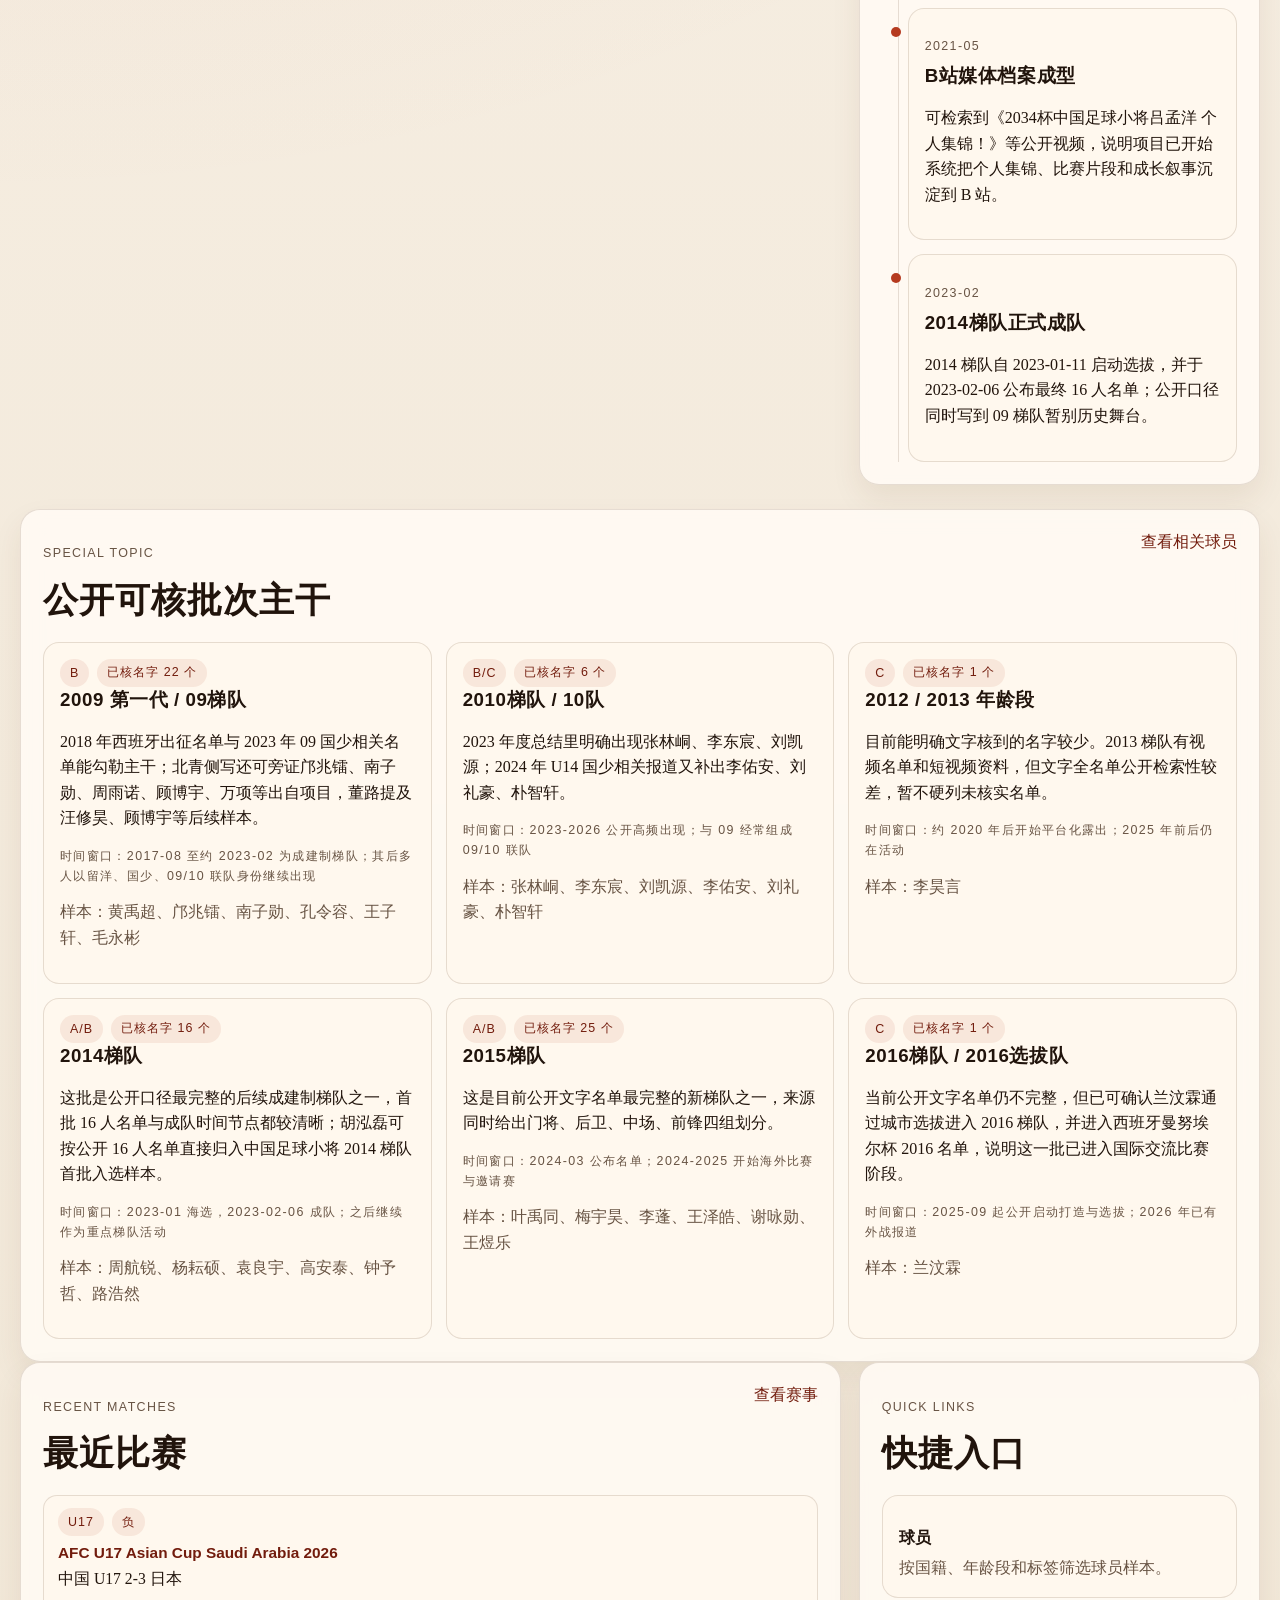
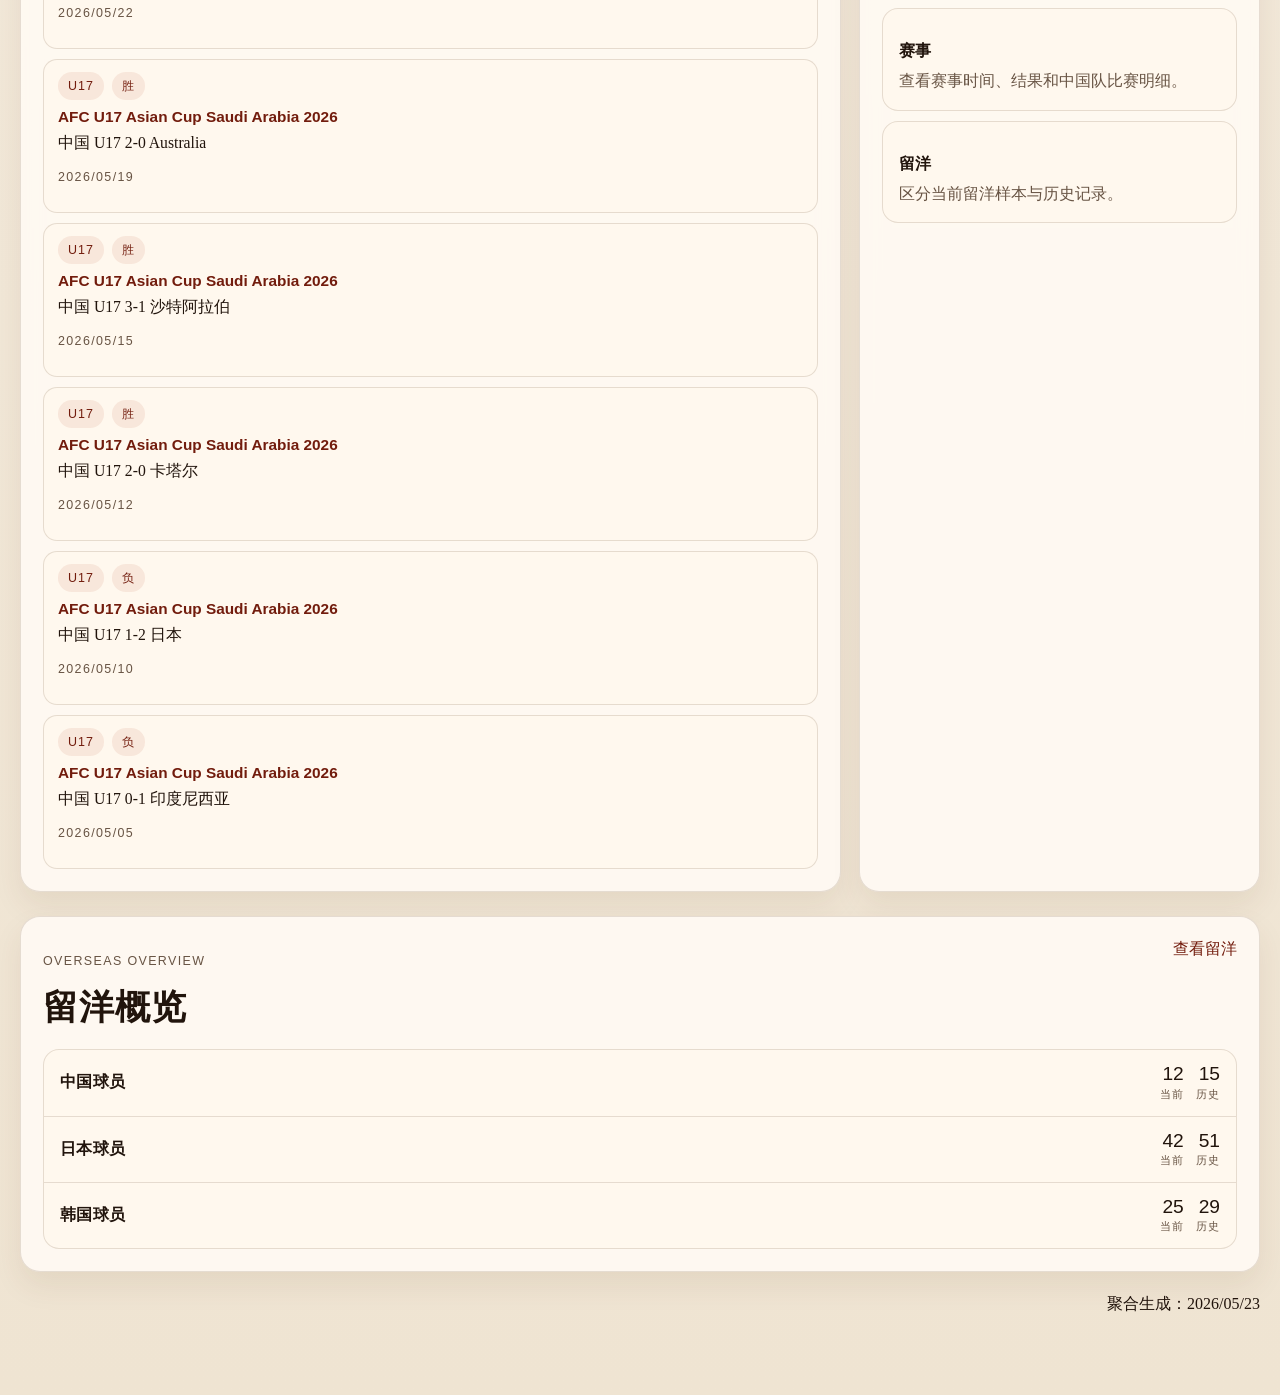
==== commit cd9ccffa: "Refresh tournament detail data and cache versioning" ====
--- a/index.html
+++ b/index.html
@@ -8,7 +8,7 @@
       name="description"
       content="聚焦中国青训、亚洲青年赛事与中日韩留洋样本的静态数据站。"
     />
-    <link rel="stylesheet" href="./assets/styles.css?v=20260523-tournament-match-order" />
+    <link rel="stylesheet" href="./assets/styles.css?v=20260523-tournament-detail-cache-fix" />
   </head>
   <body data-page="home">
     <div class="site-shell">
@@ -135,6 +135,6 @@
       </footer>
     </div>
 
-    <script type="module" src="./assets/app.js?v=20260523-tournament-match-order"></script>
+    <script type="module" src="./assets/app.js?v=20260523-tournament-detail-cache-fix"></script>
   </body>
 </html>
